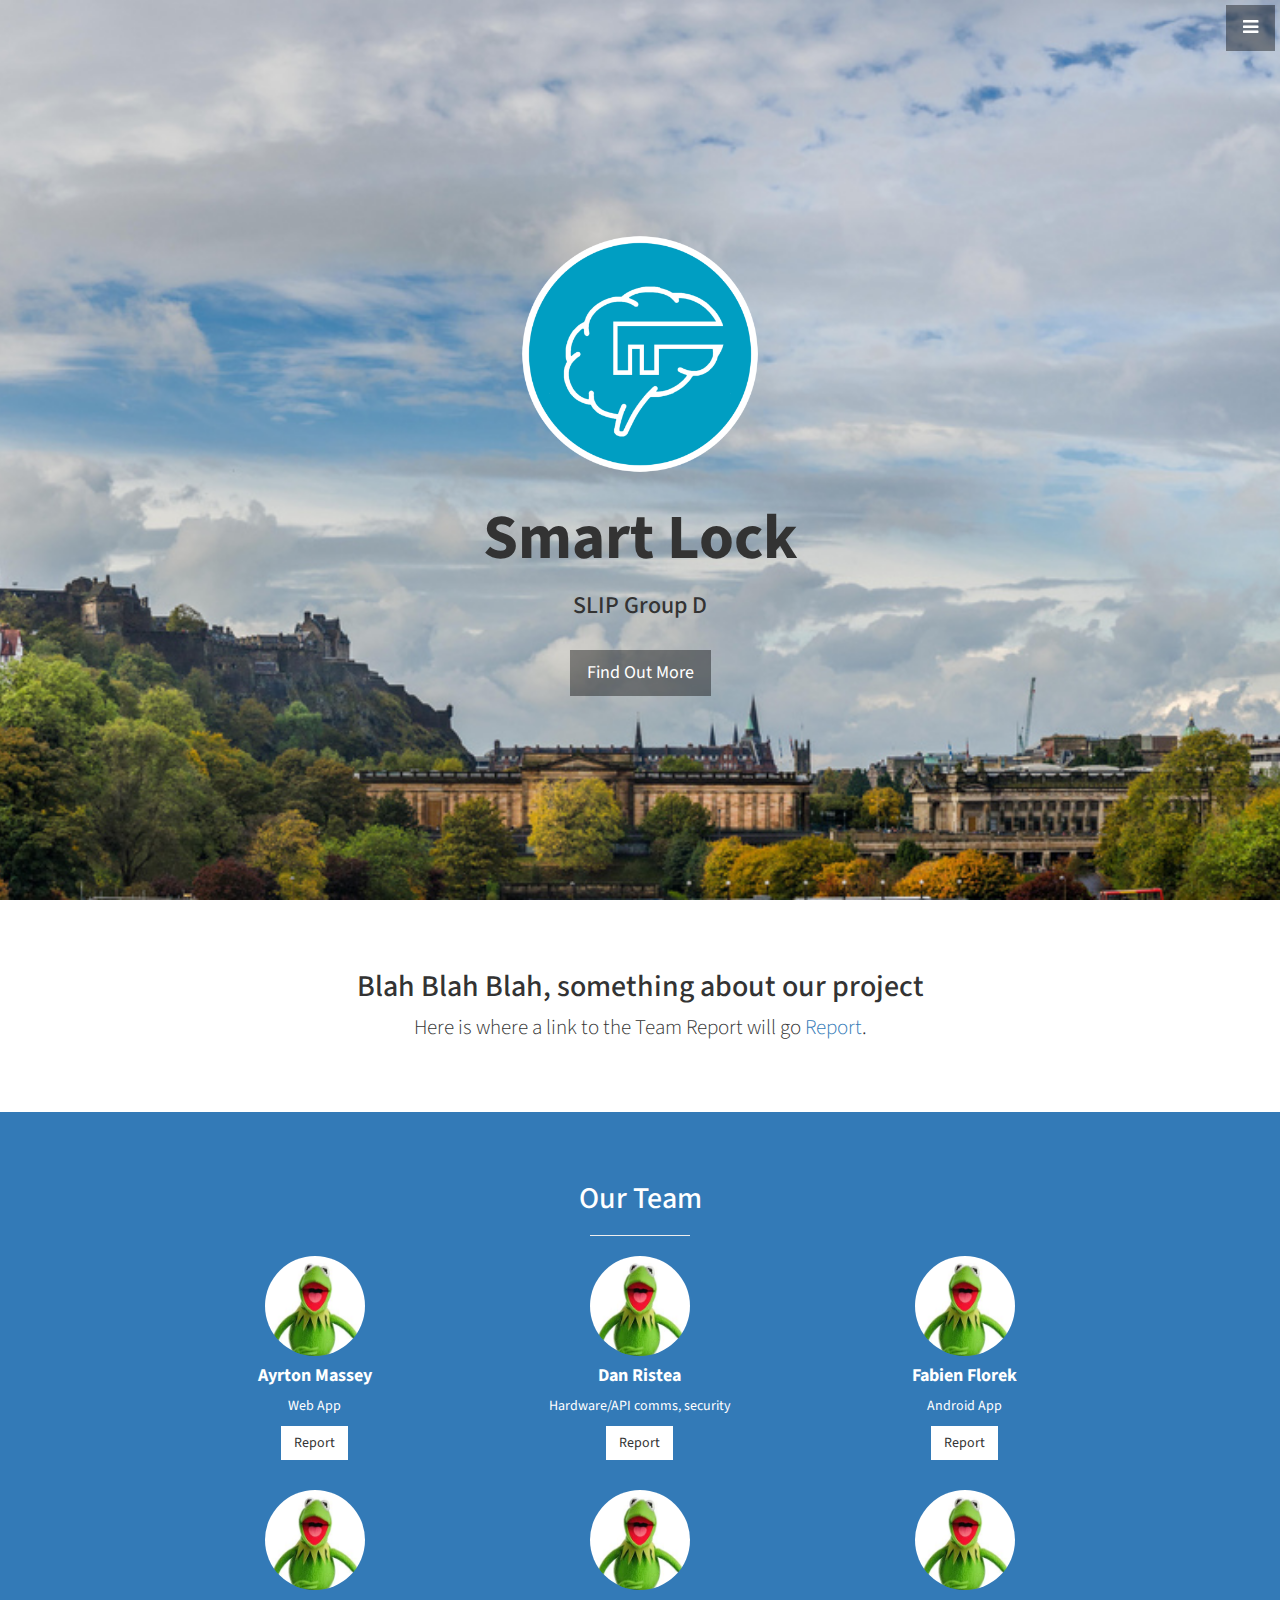
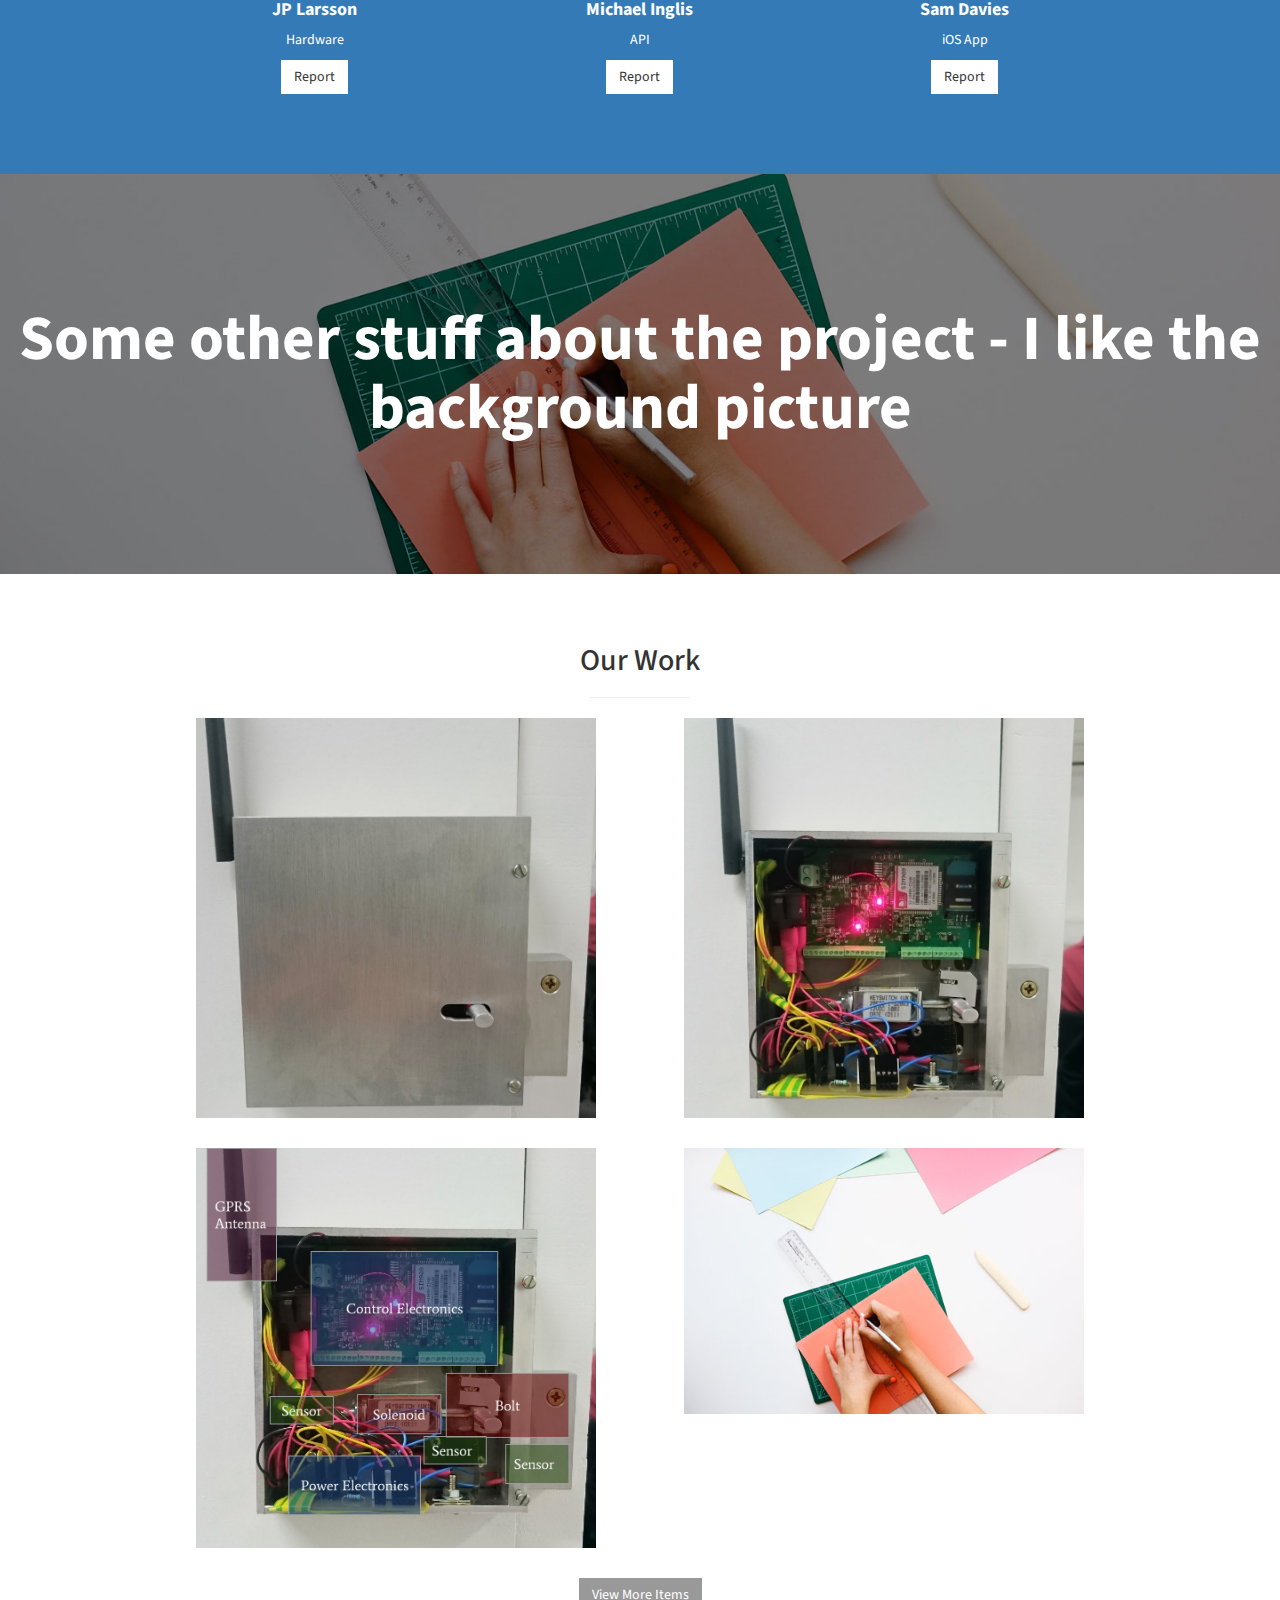
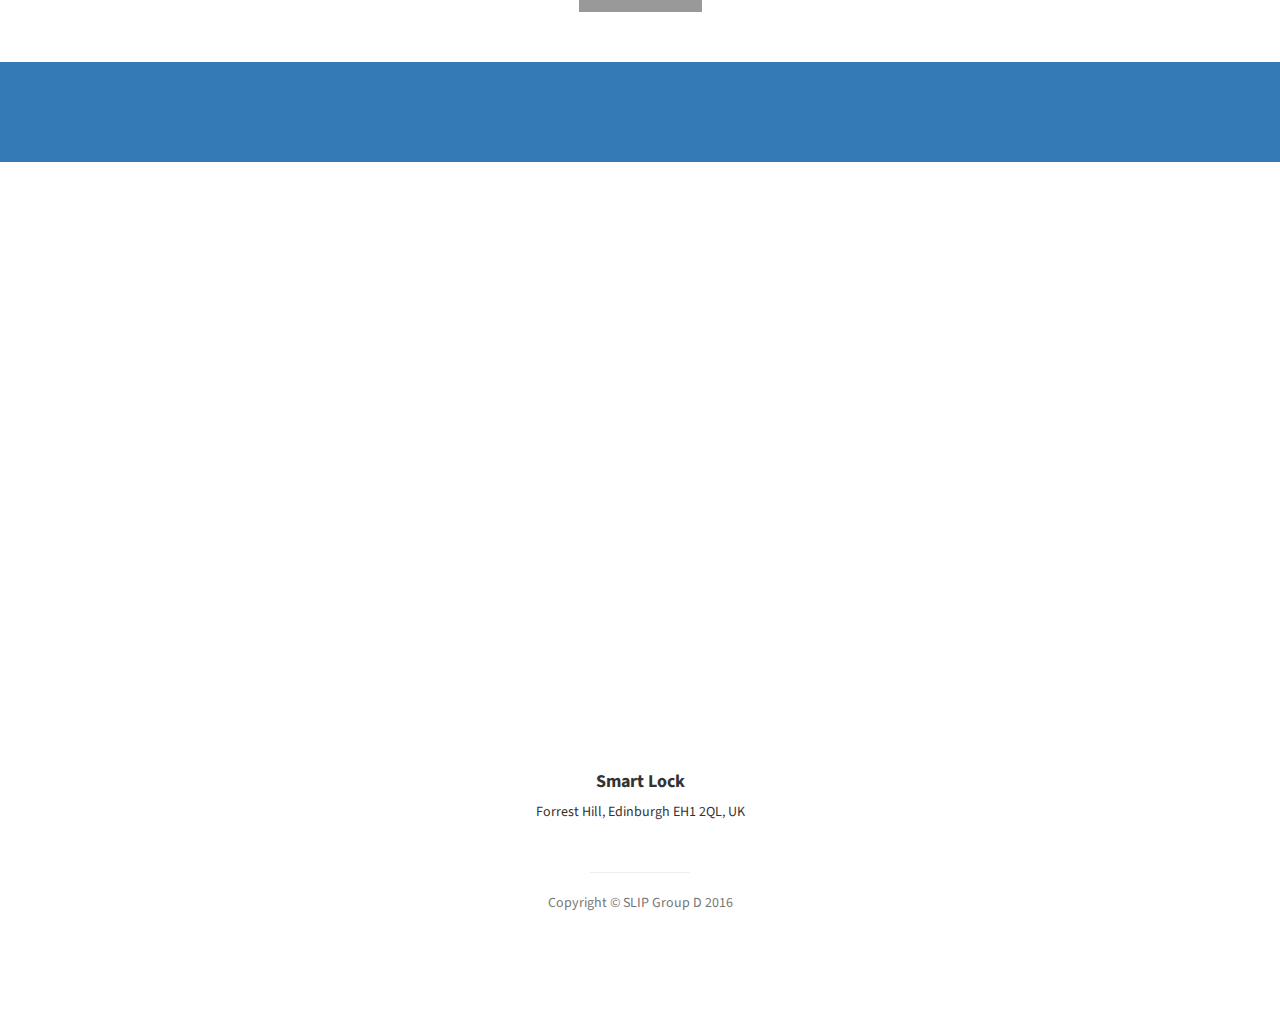
==== report/index.html @ 5cb0b219 "Adding report website with placeholder content" ====
<!DOCTYPE html>
<html lang="en">

<head>

    <meta charset="utf-8">
    <meta http-equiv="X-UA-Compatible" content="IE=edge">
    <meta name="viewport" content="width=device-width, initial-scale=1">
    <meta name="description" content="">
    <meta name="author" content="">

    <title>SLIP group D - Smart Lock</title>

    <!-- Bootstrap Core CSS -->
    <link href="css/bootstrap.min.css" rel="stylesheet">

    <!-- Custom CSS -->
    <link href="css/stylish-portfolio.css" rel="stylesheet">

    <!-- Custom Fonts -->
    <link href="font-awesome/css/font-awesome.min.css" rel="stylesheet" type="text/css">
    <link href="http://fonts.googleapis.com/css?family=Source+Sans+Pro:300,400,700,300italic,400italic,700italic" rel="stylesheet" type="text/css">
    <link rel="icon" href="favicon.ico" type="image/x-icon">
    <link rel="shortcut icon" href="favicon.ico" type="image/x-icon">

</head>

<body>

    <!-- Navigation -->
    <a id="menu-toggle" href="#" class="btn btn-dark btn-lg toggle"><i class="fa fa-bars"></i></a>
    <nav id="sidebar-wrapper">
        <ul class="sidebar-nav">
            <a id="menu-close" href="#" class="btn btn-light btn-lg pull-right toggle"><i class="fa fa-times"></i></a>
            <li class="sidebar-brand">
                <a href="#top"  onclick = $("#menu-close").click(); >Close</a>
            </li>
            <li>
                <a href="index.html">Home</a>
            </li>
            <li>
                <a href="report.html">Group report</a>
            </li>
            <li>
                <a href="ayrton.html">Ayrton Massey</a>
            </li>
            <li>
                <a href="dan.html">Dan Ristea</a>
            </li>
            <li>
                <a href="fabien.html">Fabien Florek</a>
            </li>
            <li>
                <a href="jp.html">JP Larsson</a>
            </li>
            <li>
                <a href="michael.html">Micheal Inglis</a>
            </li>
            <li>
                <a href="sam.html">Sam Davies</a>
            </li>
        </ul>
    </nav>

    <!-- Header -->
    <header id="top" class="header">
        <div class="text-vertical-center">
            <img class="logo" src="img/smartlocklogo_1024.png" width=300 height=300>
            <div class="text-container">
                <h1>Smart Lock</h1>
                <h3>SLIP Group D</h3>
                <br>
                <a href="#about" class="btn btn-dark btn-lg">Find Out More</a>
            </div>
        </div>
    </header>

    <!-- About -->
    <section id="about" class="about">
        <div class="container">
            <div class="row">
                <div class="col-lg-12 text-center">
                    <h2>Blah Blah Blah, something about our project</h2>
                    <p class="lead">Here is where a link to the Team Report will go <a href="report.html">Report</a>.</p>
                </div>
            </div>
            <!-- /.row -->
        </div>
        <!-- /.container -->
    </section>

    <!-- Services -->
    <!-- The circle icons use Font Awesome's stacked icon classes. For more information, visit http://fontawesome.io/examples/ -->
    <section id="services" class="services bg-primary">
        <div class="container">
            <div class="row text-center">
                <div class="col-lg-10 col-lg-offset-1">
                    <h2>Our Team</h2>
                    <hr class="small">
                    <div class="row">
                        <div class="col-md-4 col-sm-8">
                            <div class="service-item">
                                <img src="img/ayrton.jpg" width="100" height="100" class="portrait">
                            </span>
                                <h4>
                                    <strong>Ayrton Massey</strong>
                                </h4>
                                <p>Web App</p>
                                <a href="ayrton.html" class="btn btn-light">Report</a>
                            </div>
                        </div>
                        <div class="col-md-4 col-sm-8">
                            <div class="service-item">
                                <img src="img/dan.jpg" width="100" height="100" class="portrait">
                            </span>
                                <h4>
                                    <strong>Dan Ristea</strong>
                                </h4>
                                <p>Hardware/API comms, security</p>
                                <a href="dan.html" class="btn btn-light">Report</a>
                            </div>
                        </div>
                        <div class="col-md-4 col-sm-8">
                            <div class="service-item">
                                <img src="img/fabien.jpg" width="100" height="100" class="portrait">
                            </span>
                                <h4>
                                    <strong>Fabien Florek</strong>
                                </h4>
                                <p>Android App</p>
                                <a href="fabien.html" class="btn btn-light">Report</a>
                            </div>
                        </div>
                        <div class="col-md-4 col-sm-8">
                            <div class="service-item">
                                <img src="img/jp.jpg" width="100" height="100" class="portrait">
                            </span>
                                <h4>
                                    <strong>JP Larsson</strong>
                                </h4>
                                <p>Hardware</p>
                                <a href="jp.html" class="btn btn-light">Report</a>
                            </div>
                        </div>
                        <div class="col-md-4 col-sm-8">
                            <div class="service-item">
                                <img src="img/michael.jpg" width="100" height="100" class="portrait">
                            </span>
                                <h4>
                                    <strong>Michael Inglis</strong>
                                </h4>
                                <p>API</p>
                                <a href="michael.html" class="btn btn-light">Report</a>
                            </div>
                        </div>
                        <div class="col-md-4 col-sm-8">
                            <div class="service-item">
                                <img src="img/sam.jpg" width="100" height="100" class="portrait">
                            </span>
                                <h4>
                                    <strong>Sam Davies</strong>
                                </h4>
                                <p>iOS App</p>
                                <a href="sam.html" class="btn btn-light">Report</a>
                            </div>
                        </div>
                    </div>
                    <!-- /.row (nested) -->
                </div>
                <!-- /.col-lg-10 -->
            </div>
            <!-- /.row -->
        </div>
        <!-- /.container -->
    </section>

    <!-- Callout -->
    <aside class="callout">
        <div class="text-vertical-center">
            <h1>Some other stuff about the project - I like the background picture</h1>
        </div>
    </aside>

    <!-- Portfolio -->
    <section id="portfolio" class="portfolio">
        <div class="container">
            <div class="row">
                <div class="col-lg-10 col-lg-offset-1 text-center">
                    <h2>Our Work</h2>
                    <hr class="small">
                    <div class="row">
                        <div class="col-md-6">
                            <div class="portfolio-item">
                                <a href="img/DSC_0073.JPG">
                                    <img class="img-portfolio img-responsive" src="img/DSC_0073.JPG" width="400" height="400">
                                </a>
                            </div>
                        </div>
                        <div class="col-md-6">
                            <div class="portfolio-item">
                                <a href="img/DSC_0072.JPG">
                                    <img class="img-portfolio img-responsive" src="img/DSC_0072.JPG" width="400" height="400">
                                </a>
                            </div>
                        </div>
                        <div class="col-md-6">
                            <div class="portfolio-item">
                                <a href="img/diagram.png">
                                    <img class="img-portfolio img-responsive" src="img/diagram.png" width="400" height="400">
                                </a>
                            </div>
                        </div>
                        <div class="col-md-6">
                            <div class="portfolio-item">
                                <a href="#">
                                    <img class="img-portfolio img-responsive" src="img/portfolio-4.jpg" width="400" height="260">
                                </a>
                            </div>
                        </div>
                    </div>
                    <!-- /.row (nested) -->
                    <a href="#" class="btn btn-dark">View More Items</a>
                </div>
                <!-- /.col-lg-10 -->
            </div>
            <!-- /.row -->
        </div>
        <!-- /.container -->
    </section>

    <!-- Call to Action -->
    <aside class="call-to-action bg-primary">
    </aside>

    <!-- Map -->
    <section id="contact" class="map">
        <iframe  style="scrollwheel: false" width="100%" height="100%" frameborder="0" scrolling="no" marginheight="0" marginwidth="0" src="https://maps.google.com/maps?f=q&amp;source=s_q&amp;hl=en&amp;geocode=&amp;q=Forrest+Hill,+Edinburgh&amp;aq=0&amp;oq=twitter&amp;sll=28.659344,-81.187888&amp;sspn=0.128789,0.264187&amp;ie=UTF8&amp;hq=Forrest+Hill,+Edinburgh&amp;t=m&amp;z=15&amp;iwloc=A&amp;output=embed"></iframe>
        <br />
        <small>
            <a href="https://maps.google.com/maps?f=q&amp;source=embed&amp;hl=en&amp;geocode=&amp;q=Forrest+Hill,+Edinburgh&amp;aq=0&amp;oq=twitter&amp;sll=28.659344,-81.187888&amp;sspn=0.128789,0.264187&amp;ie=UTF8&amp;hq=Forrest+Hill,+Edinburgh&amp;t=m&amp;z=15&amp;iwloc=A"></a>
        </small>
        </iframe>
    </section>

    <!-- Footer -->
    <footer>
        <div class="container">
            <div class="row">
                <div class="col-lg-10 col-lg-offset-1 text-center">
                    <h4><strong>Smart Lock</strong>
                    </h4>
                    <p>Forrest Hill, Edinburgh EH1 2QL, UK</p>
                    <br>
                    <hr class="small">
                    <p class="text-muted">Copyright &copy; SLIP Group D 2016</p>
                </div>
            </div>
        </div>
    </footer>

    <!-- jQuery -->
    <script src="js/jquery.js"></script>

    <!-- Bootstrap Core JavaScript -->
    <script src="js/bootstrap.min.js"></script>

    <!-- Custom Theme JavaScript -->
    <script>
    // Closes the sidebar menu
    $("#menu-close").click(function(e) {
        e.preventDefault();
        $("#sidebar-wrapper").toggleClass("active");
    });

    // Opens the sidebar menu
    $("#menu-toggle").click(function(e) {
        e.preventDefault();
        $("#sidebar-wrapper").toggleClass("active");
    });

    //maps
    $(".map").click(function () {
        $('.map iframe').css("pointer-events", "auto");
    });

    $( ".map" ).mouseleave(function() {
      $('.map iframe').css("pointer-events", "none");
    });

    // Scrolls to the selected menu item on the page
    $(function() {
        $('a[href*=#]:not([href=#])').click(function() {
            if (location.pathname.replace(/^\//, '') == this.pathname.replace(/^\//, '') || location.hostname == this.hostname) {

                var target = $(this.hash);
                target = target.length ? target : $('[name=' + this.hash.slice(1) + ']');
                if (target.length) {
                    $('html,body').animate({
                        scrollTop: target.offset().top
                    }, 1000);
                    return false;
                }
            }
        });
    });
    </script>

</body>

</html>
---- report/css/stylish-portfolio.css ----
/*!
 * Start Bootstrap - Stylish Portfolio Bootstrap Theme (http://startbootstrap.com)
 * Code licensed under the Apache License v2.0.
 * For details, see http://www.apache.org/licenses/LICENSE-2.0.
 */

/* Global Styles */

html,
body {
    width: 100%;
    height: 100%;
}

body {
    font-family: "Source Sans Pro","Helvetica Neue",Helvetica,Arial,sans-serif;
}

.text-vertical-center {
    display: table-cell;
    text-align: center;
    vertical-align: middle;
}

.text-vertical-center h1 {
    margin: 0;
    padding: 0;
    font-size: 4.5em;
    font-weight: 700;
}

/* Custom Button Styles */

.btn-dark {
    border-radius: 0;
    color: #fff;
    background-color: rgba(0,0,0,0.4);
}

.btn-dark:hover,
.btn-dark:focus,
.btn-dark:active {
    color: #fff;
    background-color: rgba(0,0,0,0.7);
}

.btn-light {
    border-radius: 0;
    color: #333;
    background-color: rgb(255,255,255);
}

.btn-light:hover,
.btn-light:focus,
.btn-light:active {
    color: #333;
    background-color: rgba(255,255,255,0.8);
}

/* Custom Horizontal Rule */

hr.small {
    max-width: 100px;
}

/* Side Menu */

#sidebar-wrapper {
    z-index: 1000;
    position: fixed;
    right: 0;
    width: 250px;
    height: 100%;
    margin-right: -250px;
    overflow-y: auto;
    background: #222;
    -webkit-transition: all 0.4s ease 0s;
    -moz-transition: all 0.4s ease 0s;
    -ms-transition: all 0.4s ease 0s;
    -o-transition: all 0.4s ease 0s;
    transition: all 0.4s ease 0s;
}

.sidebar-nav {
    position: absolute;
    top: 0;
    width: 250px;
    margin: 0;
    padding: 0;
    list-style: none;
}

.sidebar-nav li {
    text-indent: 20px;
    line-height: 40px;
}

.sidebar-nav li a {
    display: block;
    text-decoration: none;
    color: #999;
}

.sidebar-nav li a:hover {
    text-decoration: none;
    color: #fff;
    background: rgba(255,255,255,0.2);
}

.sidebar-nav li a:active,
.sidebar-nav li a:focus {
    text-decoration: none;
}

.sidebar-nav > .sidebar-brand {
    height: 55px;
    font-size: 18px;
    line-height: 55px;
}

.sidebar-nav > .sidebar-brand a {
    color: #999;
}

.sidebar-nav > .sidebar-brand a:hover {
    color: #fff;
    background: none;
}

#menu-toggle {
    z-index: 1;
    position: fixed;
    top: 0;
    right: 0;
}

#sidebar-wrapper.active {
    right: 250px;
    width: 250px;
    -webkit-transition: all 0.4s ease 0s;
    -moz-transition: all 0.4s ease 0s;
    -ms-transition: all 0.4s ease 0s;
    -o-transition: all 0.4s ease 0s;
    transition: all 0.4s ease 0s;
}

.toggle {
    margin: 5px 5px 0 0;
}

/* Header */

.header {
    display: table;
    position: relative;
    width: 100%;
    height: 100%;
    background: url(../img/bg.jpg) no-repeat center center scroll;
    -webkit-background-size: cover;
    -moz-background-size: cover;
    background-size: cover;
    -o-background-size: cover;
}

.banner-top {
    display: table;
    background: #009EC2;
    padding: 10px;
    width: 100%;
    min-height: 320px;
    color: white;
}
.banner-top .text-vertical-center {
    width: 100%;
}

/* About */

.about {
    padding: 50px 0;
}

/* Services */

.services {
    padding: 50px 0;
}

.service-item {
    margin-bottom: 30px;
}

.portrait {
    border-radius: 50%;
}

/* Callout */

.callout {
    display: table;
    width: 100%;
    height: 400px;
    color: #fff;
    background: url(../img/callout.jpg) no-repeat center center scroll;
    -webkit-background-size: cover;
    -moz-background-size: cover;
    background-size: cover;
    -o-background-size: cover;
}

/* Portfolio */

.portfolio {
    padding: 50px 0;
}

.portfolio-item {
    margin-bottom: 30px;
}

.img-portfolio {
    margin: 0 auto;
}

.img-portfolio:hover {
    opacity: 0.8;
}

/* Call to Action */

.call-to-action {
    padding: 50px 0;
}

.call-to-action .btn {
    margin: 10px;
}

/* Map */

.map {
    height: 500px;
}

.map iframe{
    pointer-events: none;
}

@media(max-width:768px) {
    .map {
        height: 75%;
    }
}

/* Footer */

footer {
    padding: 100px 0;
}
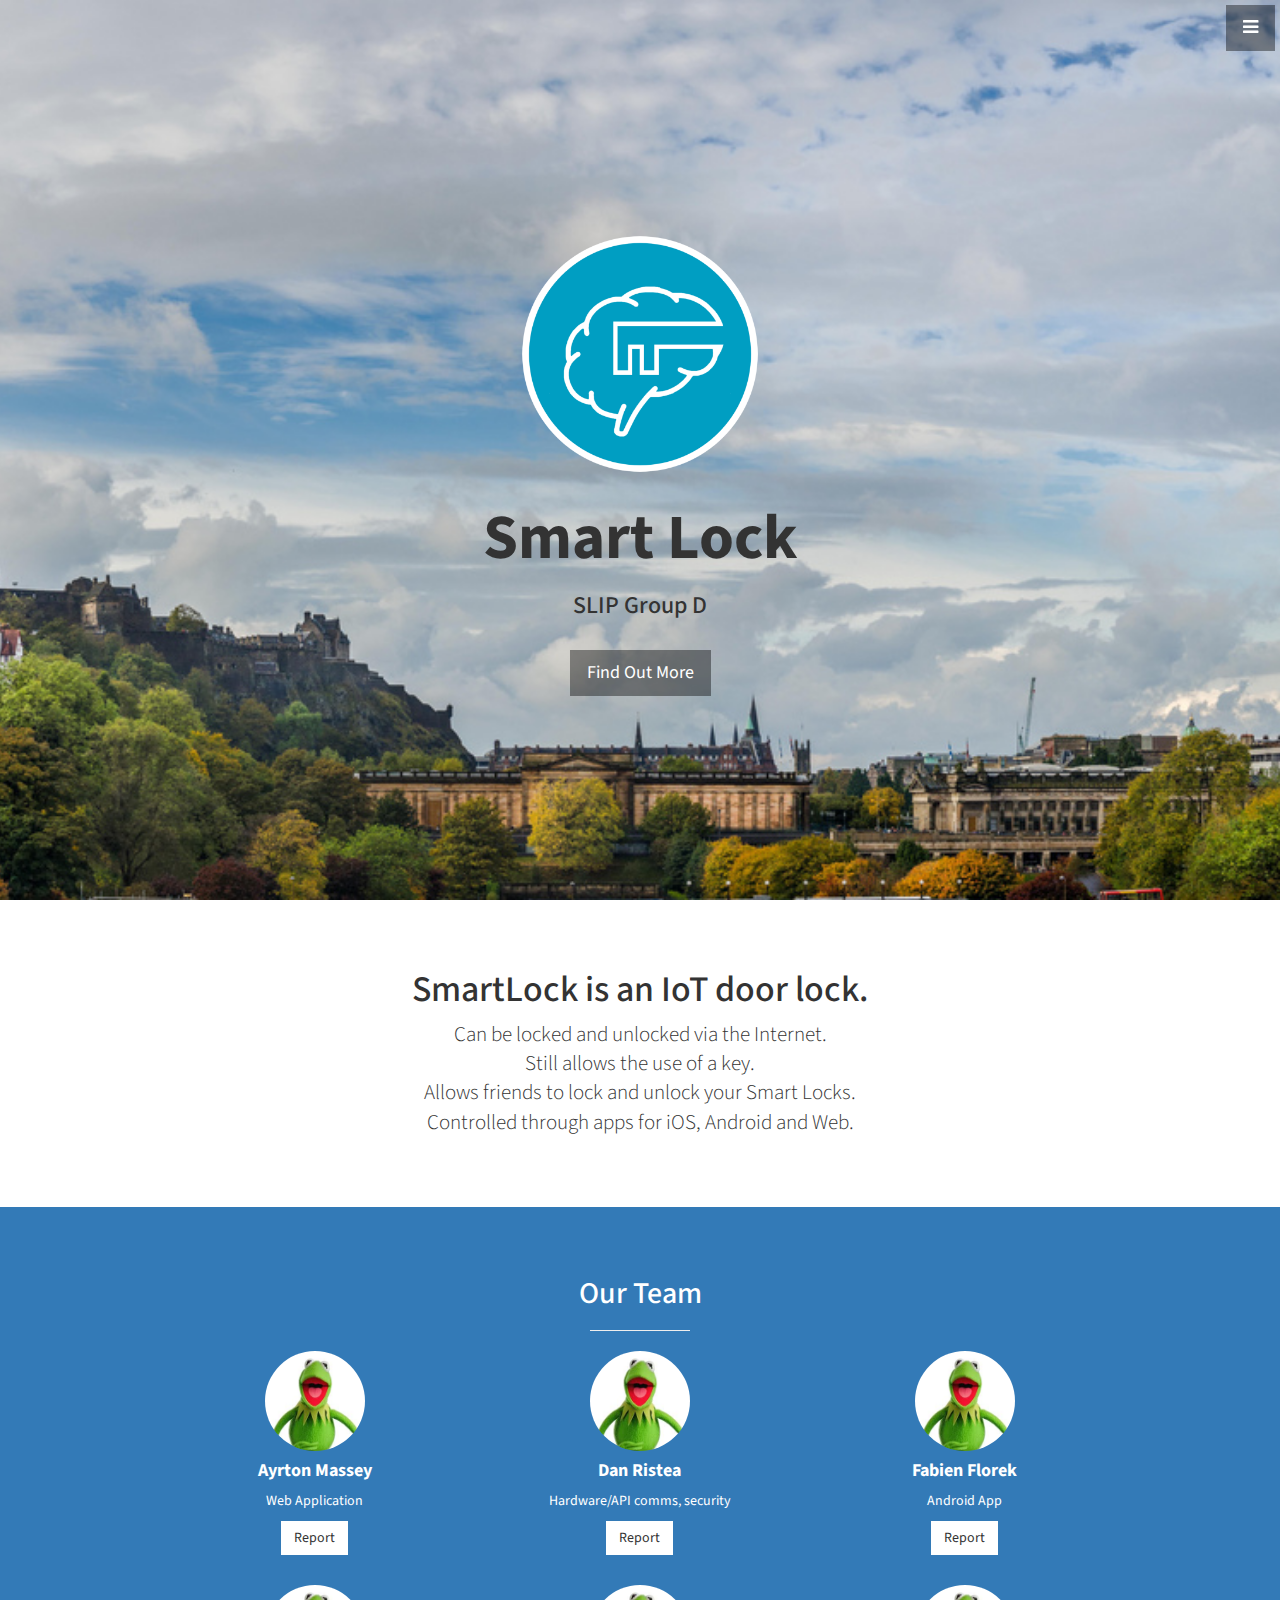
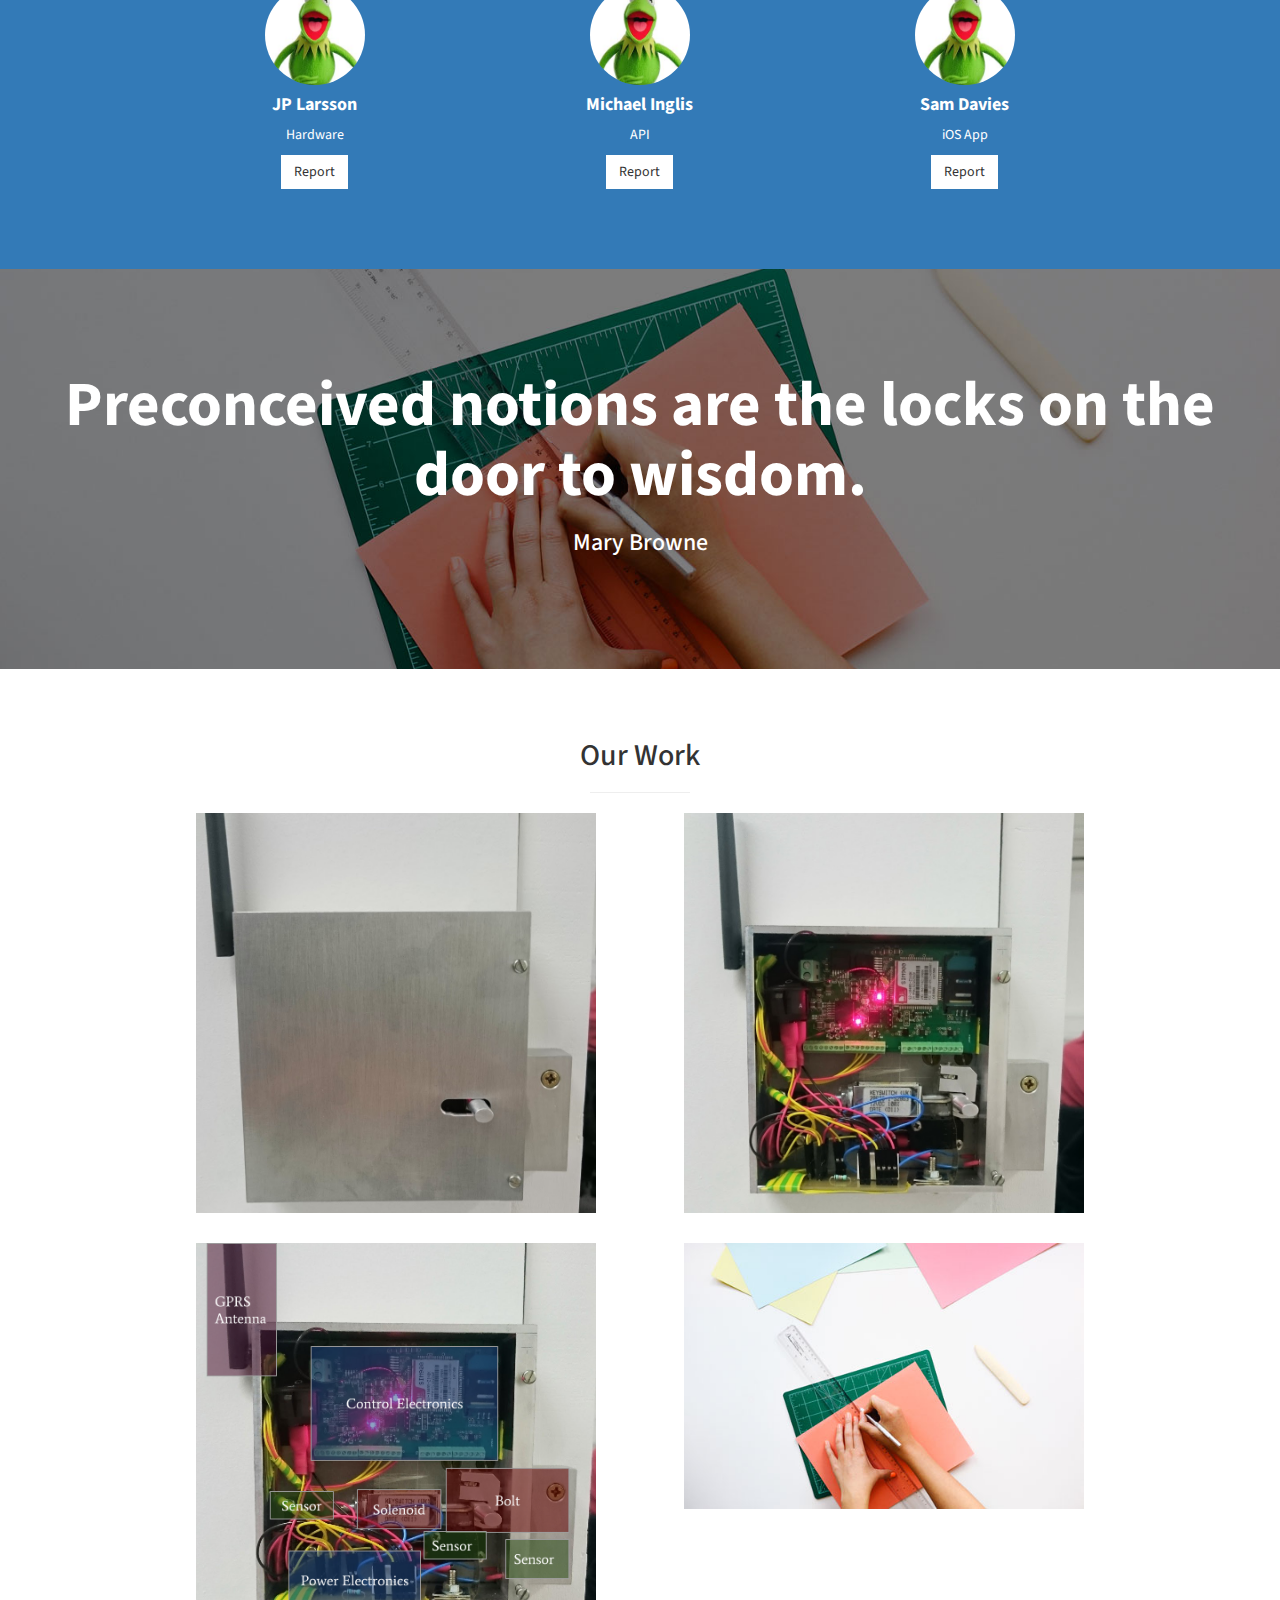
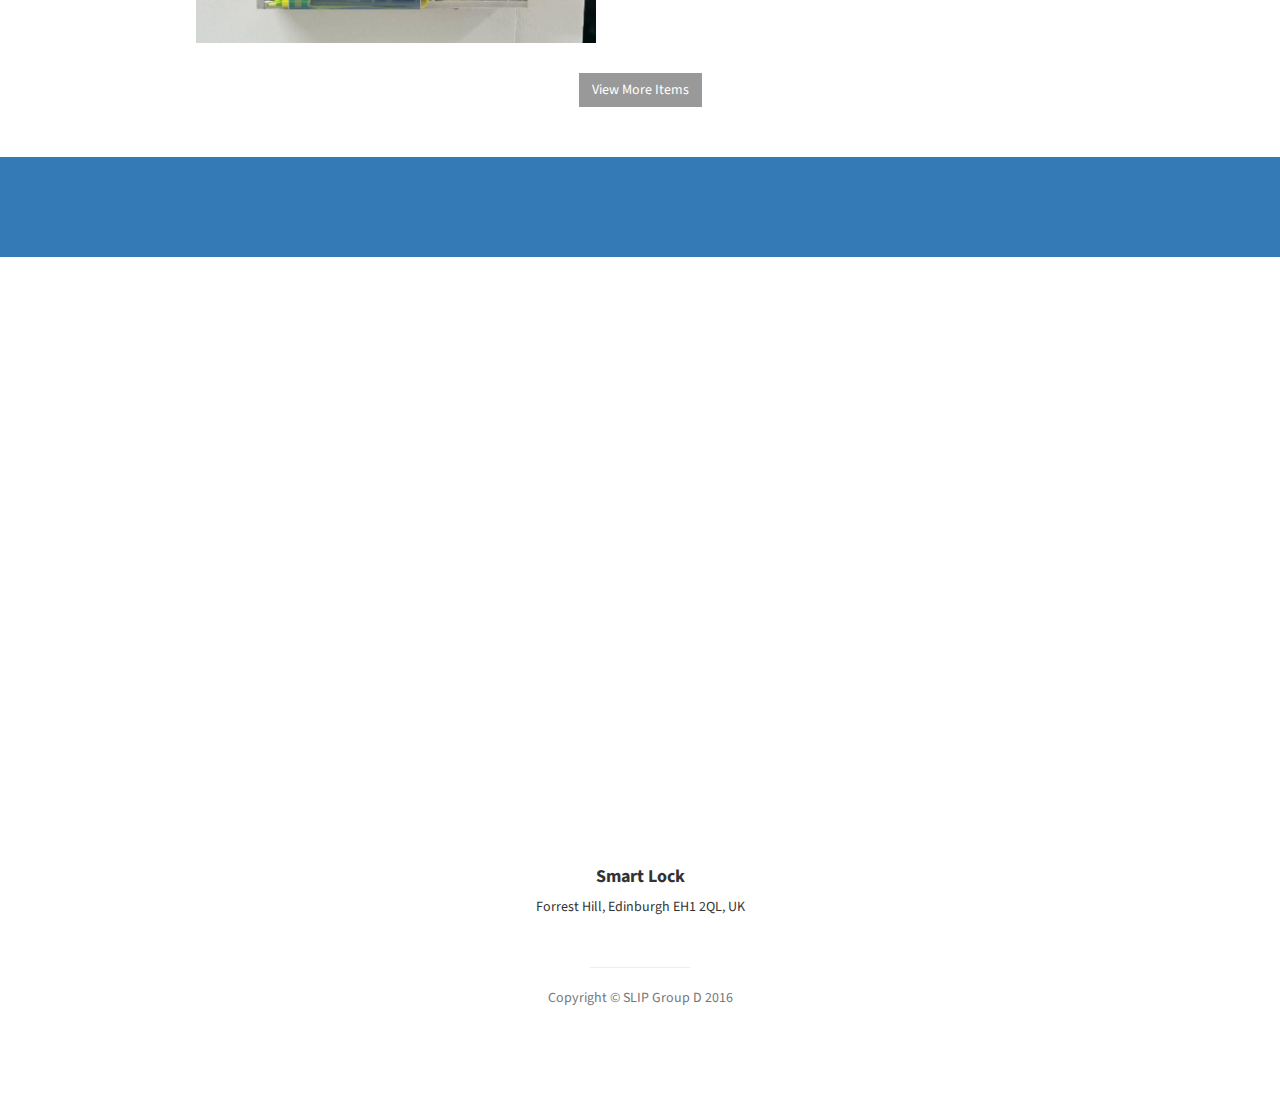
==== commit 2ebebf16: "Remove bullet points from feature list" ====
--- a/report/index.html
+++ b/report/index.html
@@ -39,9 +39,6 @@
                 <a href="index.html">Home</a>
             </li>
             <li>
-                <a href="report.html">Group report</a>
-            </li>
-            <li>
                 <a href="ayrton.html">Ayrton Massey</a>
             </li>
             <li>
@@ -54,7 +51,7 @@
                 <a href="jp.html">JP Larsson</a>
             </li>
             <li>
-                <a href="michael.html">Micheal Inglis</a>
+                <a href="michael.html">Michael Inglis</a>
             </li>
             <li>
                 <a href="sam.html">Sam Davies</a>
@@ -80,8 +77,13 @@
         <div class="container">
             <div class="row">
                 <div class="col-lg-12 text-center">
-                    <h2>Blah Blah Blah, something about our project</h2>
-                    <p class="lead">Here is where a link to the Team Report will go <a href="report.html">Report</a>.</p>
+                    <h1>SmartLock is an IoT door lock.</h1>
+                    <p class="lead">
+                        Can be locked and unlocked via the Internet.<br>
+                        Still allows the use of a key.<br>
+                        Allows friends to lock and unlock your Smart Locks.<br>
+                        Controlled through apps for iOS, Android and Web.
+                    </p>
                 </div>
             </div>
             <!-- /.row -->
@@ -105,7 +107,7 @@
                                 <h4>
                                     <strong>Ayrton Massey</strong>
                                 </h4>
-                                <p>Web App</p>
+                                <p>Web Application</p>
                                 <a href="ayrton.html" class="btn btn-light">Report</a>
                             </div>
                         </div>
@@ -177,7 +179,8 @@
     <!-- Callout -->
     <aside class="callout">
         <div class="text-vertical-center">
-            <h1>Some other stuff about the project - I like the background picture</h1>
+            <h1>Preconceived notions are the locks on the door to wisdom.</h1>
+            <h3>Mary Browne</h3>
         </div>
     </aside>
 
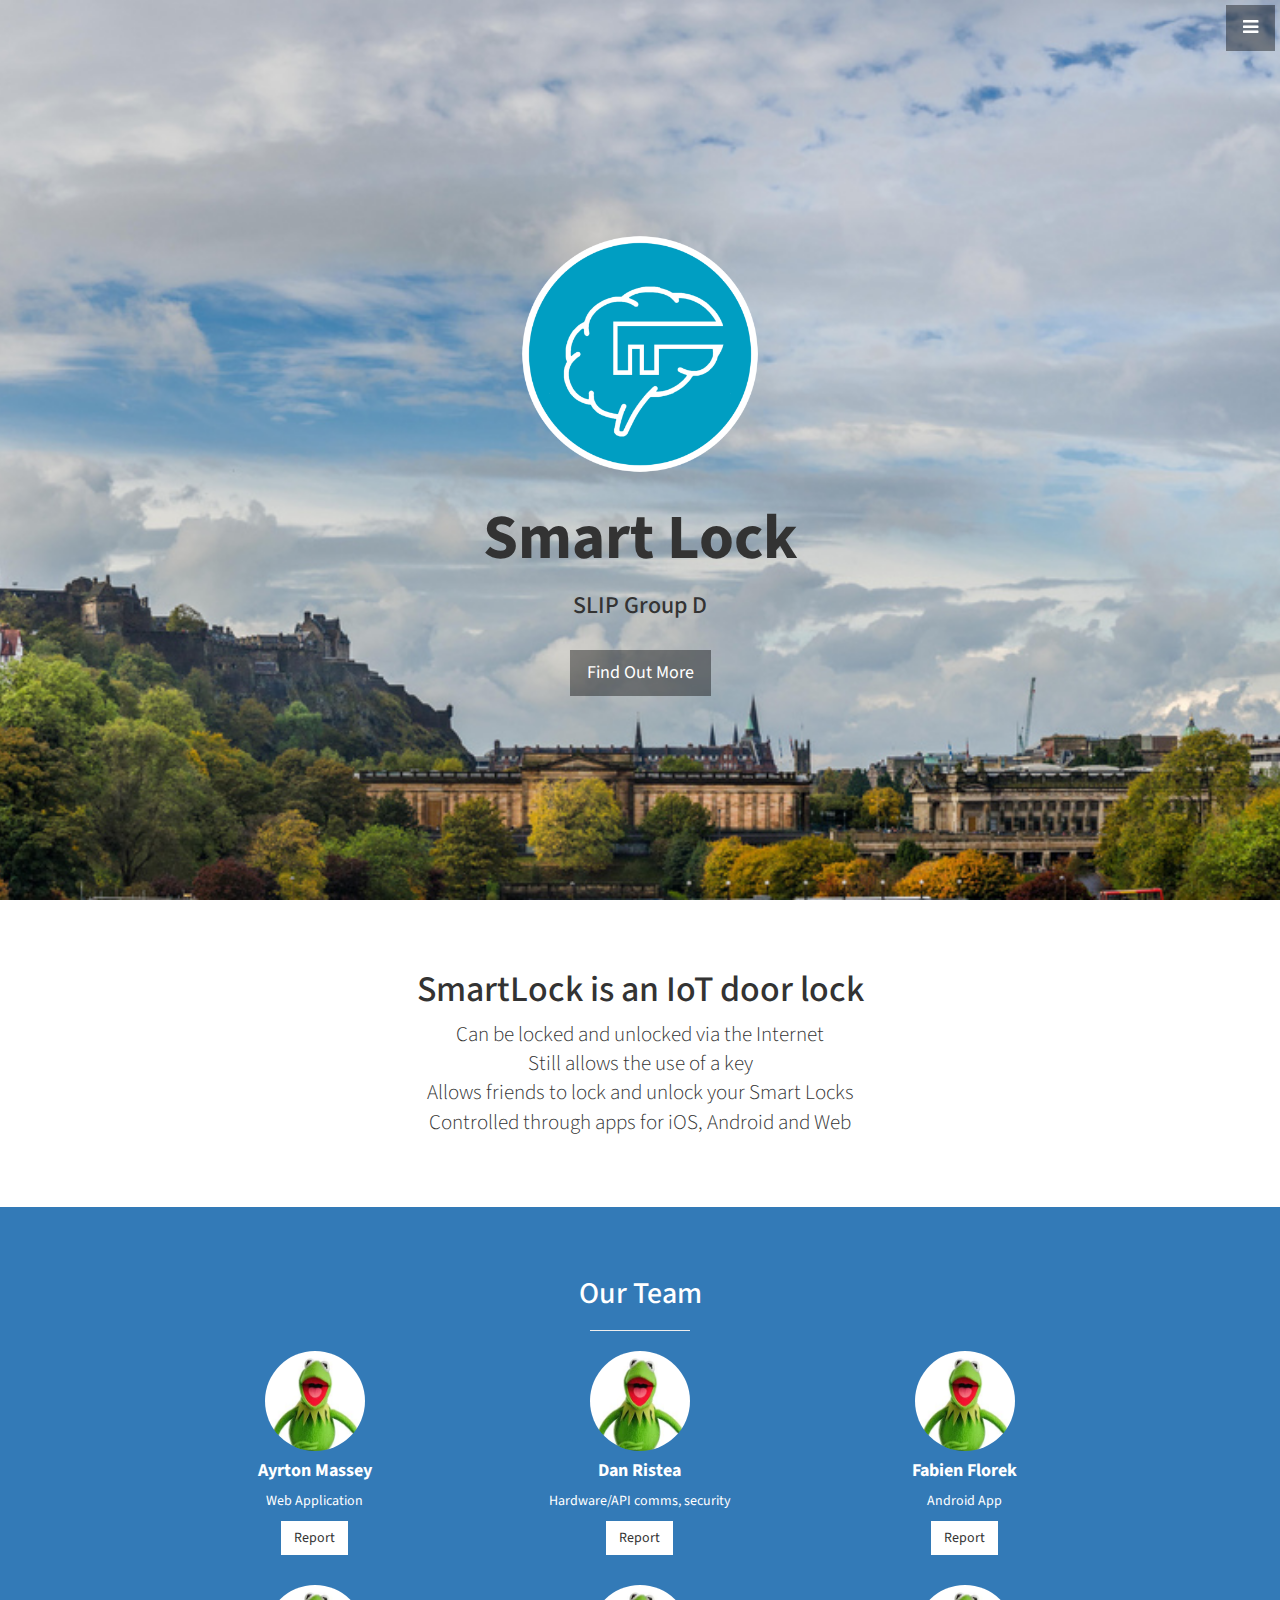
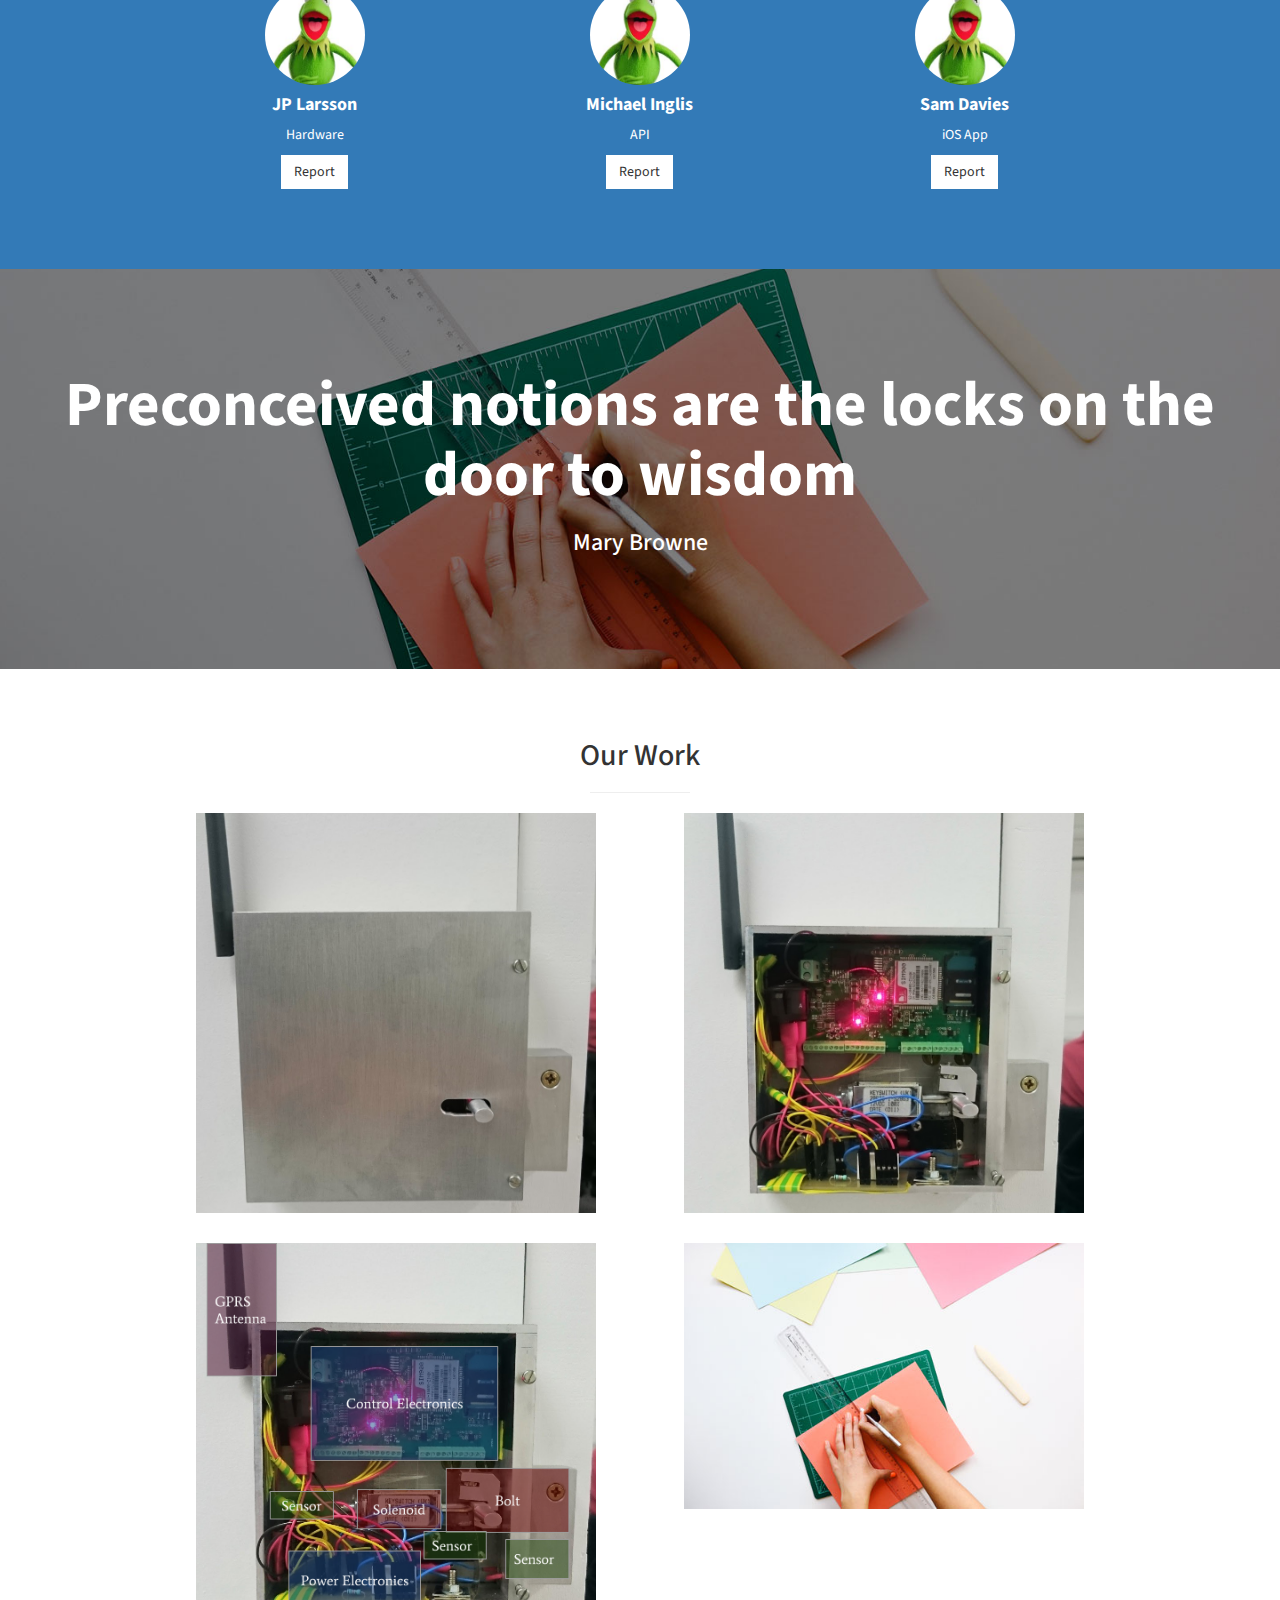
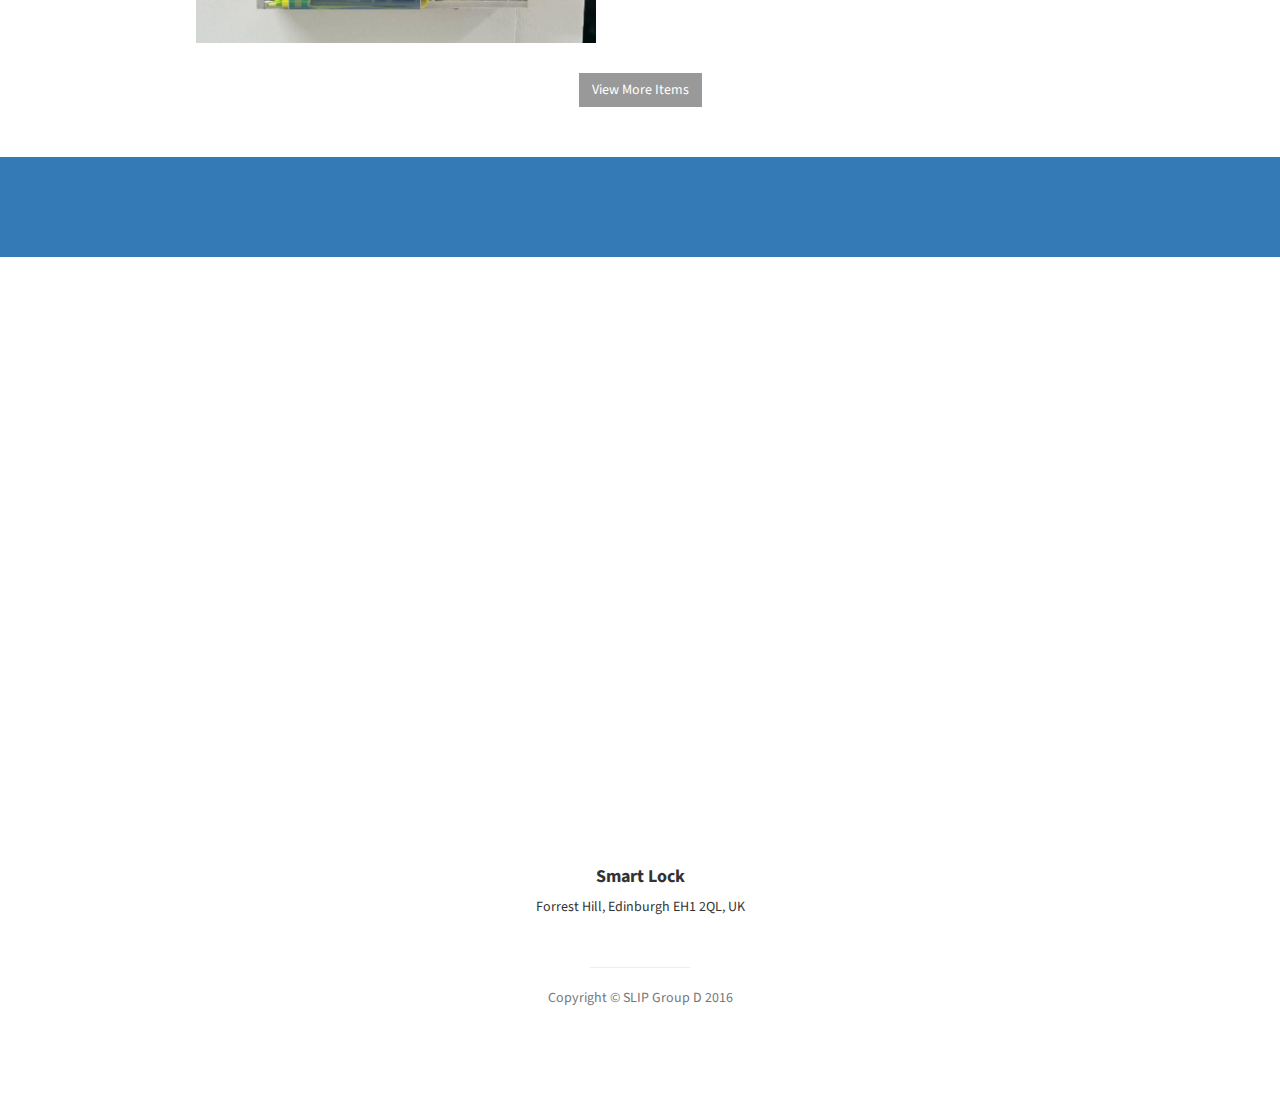
==== commit 87628db3: "Load more actually loads more images" ====
--- a/report/index.html
+++ b/report/index.html
@@ -77,12 +77,12 @@
         <div class="container">
             <div class="row">
                 <div class="col-lg-12 text-center">
-                    <h1>SmartLock is an IoT door lock.</h1>
+                    <h1>SmartLock is an IoT door lock</h1>
                     <p class="lead">
-                        Can be locked and unlocked via the Internet.<br>
-                        Still allows the use of a key.<br>
-                        Allows friends to lock and unlock your Smart Locks.<br>
-                        Controlled through apps for iOS, Android and Web.
+                        Can be locked and unlocked via the Internet<br>
+                        Still allows the use of a key<br>
+                        Allows friends to lock and unlock your Smart Locks<br>
+                        Controlled through apps for iOS, Android and Web
                     </p>
                 </div>
             </div>
@@ -103,7 +103,6 @@
                         <div class="col-md-4 col-sm-8">
                             <div class="service-item">
                                 <img src="img/ayrton.jpg" width="100" height="100" class="portrait">
-                            </span>
                                 <h4>
                                     <strong>Ayrton Massey</strong>
                                 </h4>
@@ -114,7 +113,6 @@
                         <div class="col-md-4 col-sm-8">
                             <div class="service-item">
                                 <img src="img/dan.jpg" width="100" height="100" class="portrait">
-                            </span>
                                 <h4>
                                     <strong>Dan Ristea</strong>
                                 </h4>
@@ -125,7 +123,6 @@
                         <div class="col-md-4 col-sm-8">
                             <div class="service-item">
                                 <img src="img/fabien.jpg" width="100" height="100" class="portrait">
-                            </span>
                                 <h4>
                                     <strong>Fabien Florek</strong>
                                 </h4>
@@ -136,7 +133,6 @@
                         <div class="col-md-4 col-sm-8">
                             <div class="service-item">
                                 <img src="img/jp.jpg" width="100" height="100" class="portrait">
-                            </span>
                                 <h4>
                                     <strong>JP Larsson</strong>
                                 </h4>
@@ -147,7 +143,6 @@
                         <div class="col-md-4 col-sm-8">
                             <div class="service-item">
                                 <img src="img/michael.jpg" width="100" height="100" class="portrait">
-                            </span>
                                 <h4>
                                     <strong>Michael Inglis</strong>
                                 </h4>
@@ -158,7 +153,6 @@
                         <div class="col-md-4 col-sm-8">
                             <div class="service-item">
                                 <img src="img/sam.jpg" width="100" height="100" class="portrait">
-                            </span>
                                 <h4>
                                     <strong>Sam Davies</strong>
                                 </h4>
@@ -179,7 +173,7 @@
     <!-- Callout -->
     <aside class="callout">
         <div class="text-vertical-center">
-            <h1>Preconceived notions are the locks on the door to wisdom.</h1>
+            <h1>Preconceived notions are the locks on the door to wisdom</h1>
             <h3>Mary Browne</h3>
         </div>
     </aside>
@@ -216,13 +210,41 @@
                         <div class="col-md-6">
                             <div class="portfolio-item">
                                 <a href="#">
-                                    <img class="img-portfolio img-responsive" src="img/portfolio-4.jpg" width="400" height="260">
+                                    <img class="img-portfolio img-responsive" src="img/portfolio-4.jpg" width="400" height="400">
+                                </a>
+                            </div>
+                        </div>
+                        <div class="col-md-6 hidden">
+                            <div class="portfolio-item">
+                                <a href="#">
+                                    <img class="img-portfolio img-responsive" src="img/portfolio-4.jpg" width="400" height="400">
+                                </a>
+                            </div>
+                        </div>
+                        <div class="col-md-6 hidden">
+                            <div class="portfolio-item">
+                                <a href="#">
+                                    <img class="img-portfolio img-responsive" src="img/portfolio-4.jpg" width="400" height="400">
+                                </a>
+                            </div>
+                        </div>
+                        <div class="col-md-6 hidden">
+                            <div class="portfolio-item">
+                                <a href="#">
+                                    <img class="img-portfolio img-responsive" src="img/portfolio-4.jpg" width="400" height="400">
+                                </a>
+                            </div>
+                        </div>
+                        <div class="col-md-6 hidden">
+                            <div class="portfolio-item">
+                                <a href="#">
+                                    <img class="img-portfolio img-responsive" src="img/portfolio-4.jpg" width="400" height="400">
                                 </a>
                             </div>
                         </div>
                     </div>
                     <!-- /.row (nested) -->
-                    <a href="#" class="btn btn-dark">View More Items</a>
+                    <a id="show-more" class="btn btn-dark">View More Items</a>
                 </div>
                 <!-- /.col-lg-10 -->
             </div>
@@ -237,12 +259,11 @@
 
     <!-- Map -->
     <section id="contact" class="map">
-        <iframe  style="scrollwheel: false" width="100%" height="100%" frameborder="0" scrolling="no" marginheight="0" marginwidth="0" src="https://maps.google.com/maps?f=q&amp;source=s_q&amp;hl=en&amp;geocode=&amp;q=Forrest+Hill,+Edinburgh&amp;aq=0&amp;oq=twitter&amp;sll=28.659344,-81.187888&amp;sspn=0.128789,0.264187&amp;ie=UTF8&amp;hq=Forrest+Hill,+Edinburgh&amp;t=m&amp;z=15&amp;iwloc=A&amp;output=embed"></iframe>
+        <iframe width="100%" height="100%" frameborder="0" scrolling="no" marginheight="0" marginwidth="0" src="https://maps.google.com/maps?f=q&amp;source=s_q&amp;hl=en&amp;geocode=&amp;q=Forrest+Hill,+Edinburgh&amp;aq=0&amp;oq=twitter&amp;sll=28.659344,-81.187888&amp;sspn=0.128789,0.264187&amp;ie=UTF8&amp;hq=Forrest+Hill,+Edinburgh&amp;t=m&amp;z=15&amp;iwloc=A&amp;output=embed"></iframe>
         <br />
         <small>
             <a href="https://maps.google.com/maps?f=q&amp;source=embed&amp;hl=en&amp;geocode=&amp;q=Forrest+Hill,+Edinburgh&amp;aq=0&amp;oq=twitter&amp;sll=28.659344,-81.187888&amp;sspn=0.128789,0.264187&amp;ie=UTF8&amp;hq=Forrest+Hill,+Edinburgh&amp;t=m&amp;z=15&amp;iwloc=A"></a>
         </small>
-        </iframe>
     </section>
 
     <!-- Footer -->
@@ -280,6 +301,12 @@
         e.preventDefault();
         $("#sidebar-wrapper").toggleClass("active");
     });
+    //Shows hidden images
+    $("#show-more").click(function(e) {
+        e.preventDefault();
+        $("#portfolio").find(".hidden").removeClass("hidden");
+        $(e.target).addClass("hidden");
+    });
 
     //maps
     $(".map").click(function () {
